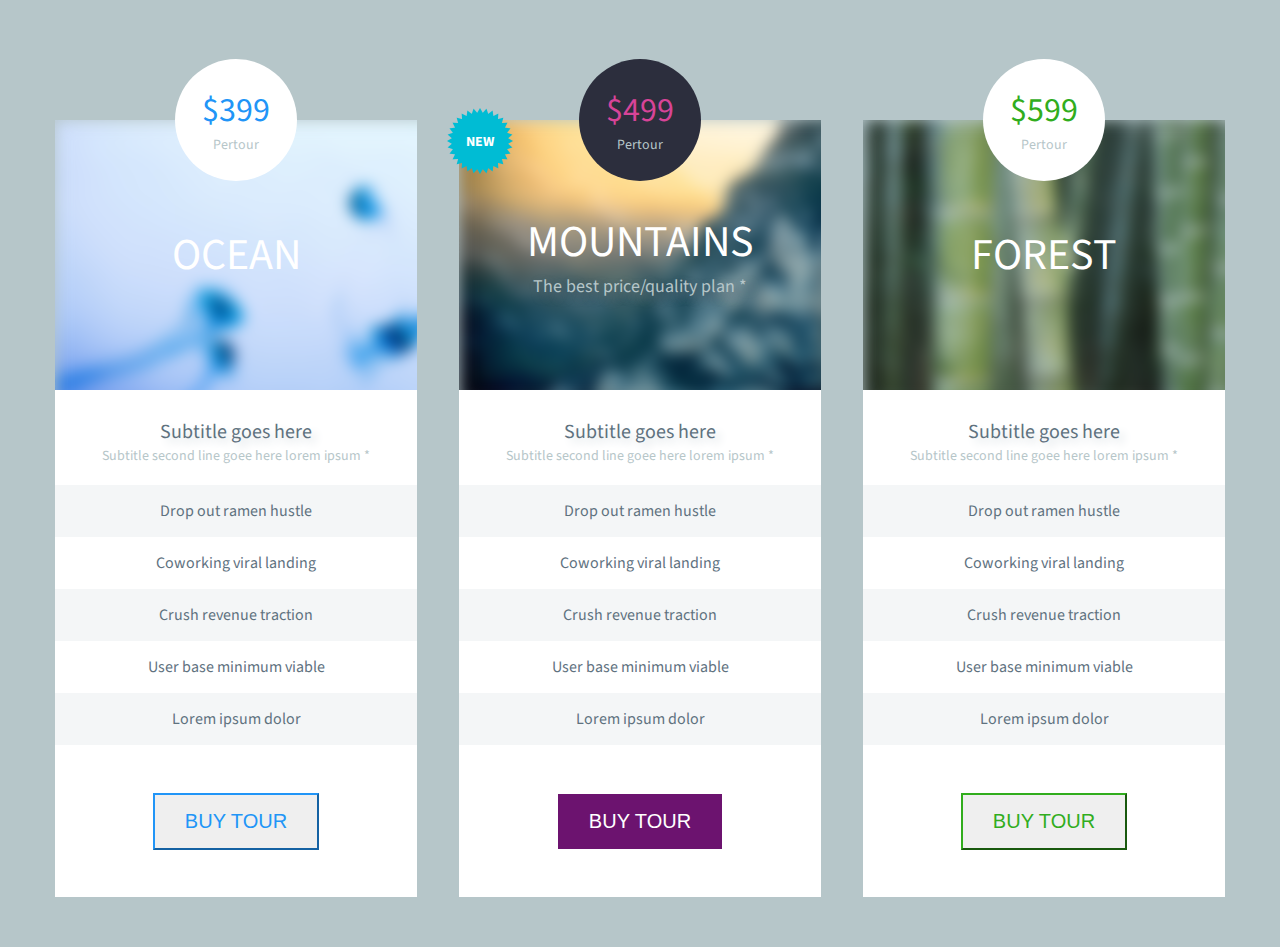
==== index.html @ 2af8a223 "price table" ====
<!DOCTYPE html>
<html lang="en">

<head>
    <meta charset="UTF-8">
    <title>PRICE TABLE</title>
    <link rel="stylesheet" href="main.css">
    <link rel="stylesheet" href="https://cdnjs.cloudflare.com/ajax/libs/font-awesome/6.1.1/css/all.min.css">
    <link rel="preconnect" href="https://fonts.googleapis.com">
    <link rel="preconnect" href="https://fonts.gstatic.com" crossorigin>
    <link href="https://fonts.googleapis.com/css2?family=Source+Sans+Pro:wght@200;300;400&display=swap" rel="stylesheet">
</head>

<body>
        <div class="container">
            <div class="item-1">
                <div class="item-price">
                    <div class="item-price__text">
                        <p class="item-price__text-line-1">$399</p>
                        <p class="item-price__text-line-2">Pertour</p>
                    </div>
                </div>
                <div class="item-image">
                    <div class="item-image__text">
                        <p class="item-image__text__line-1">OCEAN</p>
                    </div>
                </div>
                <div class="item-content">
                    <div class="item-content__header">
                        <p class="item-content__header-subtitle">Subtitle goes here</p>
                        <p class="item-content__header-subtitle-2">Subtitle second line goee here lorem ipsum *</p>
                    </div>
                    <div class="item-content__body">
                        <p class="item-content__body-item">Drop out ramen hustle</p>
                        <p class="item-content__body-item">Coworking viral landing</p>
                        <p class="item-content__body-item">Crush revenue traction</p>
                        <p class="item-content__body-item">User base minimum viable</p>
                        <p class="item-content__body-item">Lorem ipsum dolor</p>
                    </div>
                </div>
                <div class="item-button">
                    <button class="button-1">
                        BUY TOUR
                    </button>
                </div>
            </div>
            <div class="item-2">
                <div class="item-price">
                    <div class="item-price__text">
                        <p class="item-price__text-line-1">$499</p>
                        <p class="item-price__text-line-2">Pertour</p>
                    </div>
                </div>
                <div class="item-image">
                    <div class="item-image__text">
                        <p class="item-image__text__line-1">MOUNTAINS</p>   
                        <p class="item-image__text__line-2">The best price/quality plan *</p>          
                    </div>
                </div>
                <div class="item-content">
                    <div class="item-content__header">
                        <p class="item-content__header-subtitle">Subtitle goes here</p>
                        <p class="item-content__header-subtitle-2">Subtitle second line goee here lorem ipsum *</p>
                    </div>
                    <div class="item-content__body">
                        <p class="item-content__body-item">Drop out ramen hustle</p>
                        <p class="item-content__body-item">Coworking viral landing</p>
                        <p class="item-content__body-item">Crush revenue traction</p>
                        <p class="item-content__body-item">User base minimum viable</p>
                        <p class="item-content__body-item">Lorem ipsum dolor</p>
                    </div>
                </div>
                <div class="item-button">
                    <button class="button-2">
                        BUY TOUR
                    </button>
                </div>
            </div>
            <div class="item-3">
                <div class="item-price">
                    <div class="item-price__text">
                        <p class="item-price__text-line-1">$599</p>
                        <p class="item-price__text-line-2">Pertour</p>
                    </div>
                </div>
                <div class="item-image">
                    <div class="item-image__text">
                        <p class="item-image__text__line-1">FOREST</p>
                    </div>
                </div>
                <div class="item-content">
                    <div class="item-content__header">
                        <p class="item-content__header-subtitle">Subtitle goes here</p>
                        <p class="item-content__header-subtitle-2">Subtitle second line goee here lorem ipsum *</p>
                    </div>
                    <div class="item-content__body">
                        <p class="item-content__body-item">Drop out ramen hustle</p>
                        <p class="item-content__body-item">Coworking viral landing</p>
                        <p class="item-content__body-item">Crush revenue traction</p>
                        <p class="item-content__body-item">User base minimum viable</p>
                        <p class="item-content__body-item">Lorem ipsum dolor</p>
                    </div>
                </div>
                <div class="item-button">
                    <button class="button-3">
                        BUY TOUR
                    </button>
                </div>
            </div>
        </div>
</body>
</html>
---- main.css ----
*{
    --primary-color: #f4f6f7;
    --text-color: #b6c6c9;
    --text-color-1: #5f727f;
    --text-shadow: #5c6a75;
    --text-shadow-1: #d6dde1;
    --text-shadow-2: #c2cacf;
}

html, body{
    padding: 0;
    margin: 0;
    box-sizing: border-box;
    font-size: 14px;
    background-color: var(--text-color);
    font-family: 'Source Sans Pro', sans-serif;    
}

.container{
    margin: 50px auto;
    max-width: 1254px;
    display: flex;
    flex-wrap: wrap;
}

/* Price */
.item-1{
    margin-top: 70px;
    position: relative;
    margin-left: 42px;
}

.item-price{
    position: absolute;
    content: 'abc';
    background: #fff;
    width: 122px;
    height: 122px;
    border-radius: 50%;
    top: -61px;
    left: 120px;
    display: flex;
}

.item-price__text{
    margin: auto;
}

.item-price__text-line-1{
    color: #2195f7;
    font-size: 34px;
    margin: 0;
}

.item-price__text-line-2{
    text-align: center;
    margin: 0;
    color: var(--text-color);
}


.item-2{
    margin-top: 70px;
    position: relative;
    margin-left: 42px;
}

.item-2::before{
    color: #fff;
    font-weight: bold;
    box-sizing: border-box;
    padding: 24px 19px;
    height: 68px;
    width: 68px;
    position: absolute;
    content: 'NEW';
    background-image: url('./newmark.png');
    background-repeat: no-repeat;
    left: -12px;
    top: -12px;
}

.item-2 .item-price{
    background-color: #2c2e3d;
}

.item-2 .item-price__text-line-1{
    color: #d74498;
}

.item-3{
    margin-top: 70px;
    position: relative;
    margin-left: 42px;
}

.item-3 .item-price__text-line-1{
    color: #31ad1d;
}

/* Header */
.item-1 .item-image{
    width: 362px;
    height: 270px;
    background-image: url('./ocean.png');
    display: flex;
    
}

.item-2 .item-image{
    width: 362px;
    height: 270px;
    background-image: url('./mountain.png');
    display: flex;
}

.item-3 .item-image{
    width: 362px;
    height: 270px;
    background-image: url('./forest.png');
    display: flex;
}

.item-image__text{
    width: 244px;
    margin: auto;
}

.item-image__text__line-1{
    color: #fff;
    text-align: center;
    font-size: 44px;
    margin: 0;
}

.item-image__text__line-2{
    color: var(--text-color);
    text-shadow: 5px 5px 10px var(--text-shadow);
    font-size: 18px;
    margin: 0;
    text-align: center;
}

/* Content */
.item-content__header{
    background-color: #fff;
    height: 95px;
}

.item-content__header-subtitle{
    color: var(--text-color-1);
    padding-top: 28px;
    text-align: center;
    font-size: 20px;
    margin: 0;
    text-shadow: 5px 5px 10px var(--text-shadow-1);
}

.item-content__header-subtitle-2{
    color: var(--text-color);
    text-align: center;
    margin: 0;
}

.item-content__body-item{
    text-align: center;
    margin: 0;
    font-size: 16px;
    padding-top: 15px;
    padding-bottom: 15px;
    color: var(--text-color-1);
}

.item-content__body-item:nth-child(odd){
    background-color: var(--primary-color);
}

.item-content__body-item:nth-child(even){
    background-color: #fff;
}

/* Button */
.item-button{
    height: 152px;
    background: #fff;
    display: flex;
}

.button-1{
    cursor: pointer;
    color: #2195f7;
    font-size: 20px;
    padding: 15px 30px;
    border-radius: 0;
    border-color: #2195f7;
    margin: auto;
}

.button-2{
    cursor: pointer;
    background-color: #6c136f;
    color: #fff;
    font-size: 20px;
    padding: 16px 31px;
    border-radius: 0;
    margin: auto;
    border: none;
}

.button-3{
    cursor: pointer;
    color: #31ad1d;
    font-size: 20px;
    padding: 15px 30px;
    border-radius: 0;
    border-color: #31ad1d;
    margin: auto;
}
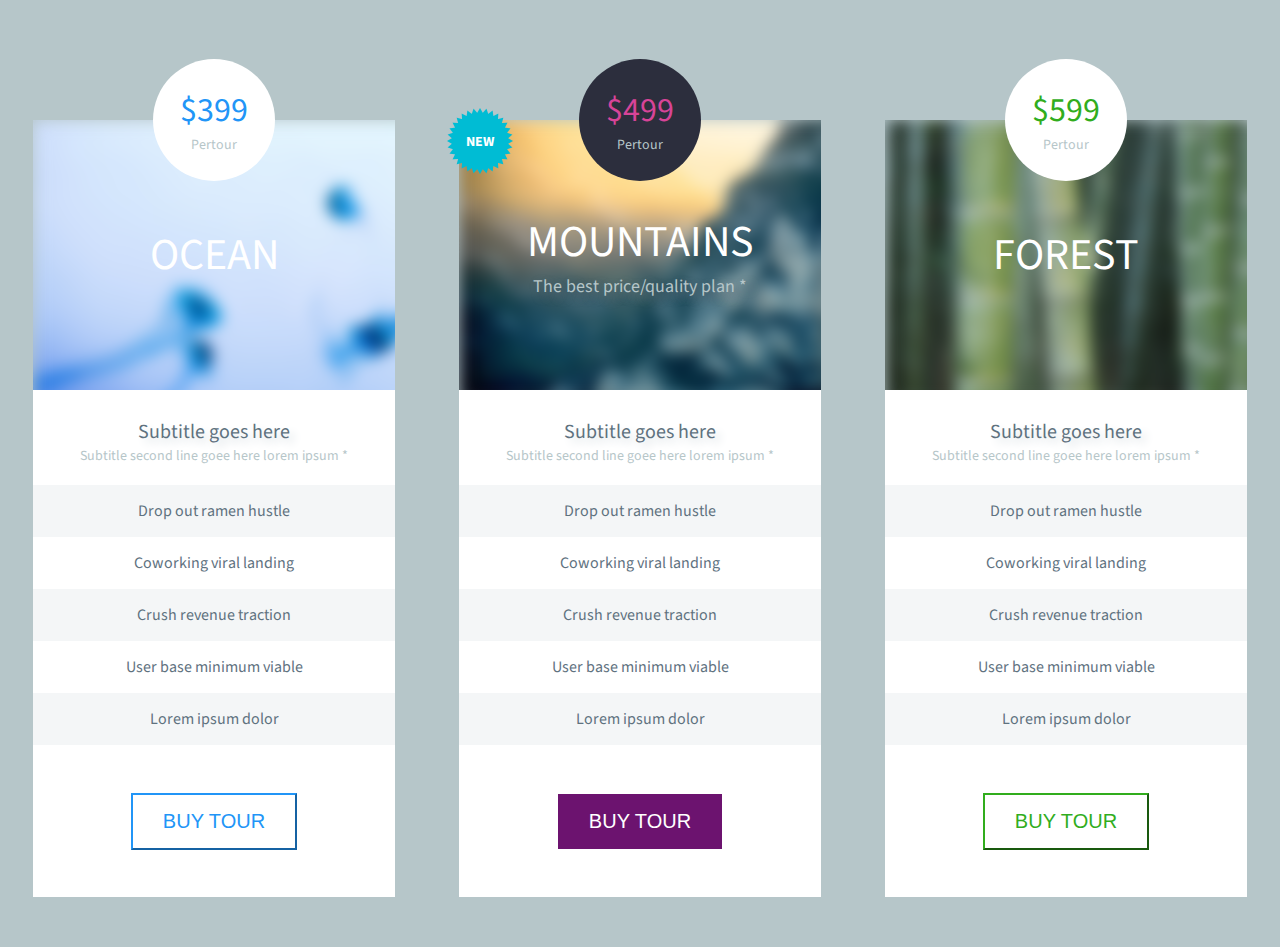
==== commit b8f83e46: "Fix" ====
--- a/index.html
+++ b/index.html
@@ -13,98 +13,100 @@
 
 <body>
         <div class="container">
-            <div class="item-1">
-                <div class="item-price">
-                    <div class="item-price__text">
-                        <p class="item-price__text-line-1">$399</p>
-                        <p class="item-price__text-line-2">Pertour</p>
+            <div class="item-row">
+                <div class="item item-blue">
+                    <div class="item-price">
+                        <div class="item-price__text">
+                            <p class="item-price__text-line-1">$399</p>
+                            <p class="item-price__text-line-2">Pertour</p>
+                        </div>
+                    </div>
+                    <div class="item-image">
+                        <div class="item-image__text">
+                            <p class="item-image__text__line-1">OCEAN</p>
+                        </div>
+                    </div>
+                    <div class="item-content">
+                        <div class="item-content__header">
+                            <p class="item-content__header-subtitle">Subtitle goes here</p>
+                            <p class="item-content__header-subtitle-2">Subtitle second line goee here lorem ipsum *</p>
+                        </div>
+                        <ul class="item-content__body">
+                            <li class="item-content__body-item">Drop out ramen hustle</li>
+                            <li class="item-content__body-item">Coworking viral landing</li>
+                            <li class="item-content__body-item">Crush revenue traction</li>
+                            <li class="item-content__body-item">User base minimum viable</li>
+                            <li class="item-content__body-item">Lorem ipsum dolor</li>
+                        </ul>
+                    </div>
+                    <div class="item-button">
+                        <button class="btn btn-blue-b">
+                            BUY TOUR
+                        </button>
                     </div>
                 </div>
-                <div class="item-image">
-                    <div class="item-image__text">
-                        <p class="item-image__text__line-1">OCEAN</p>
+                <div class="item item-purple">
+                    <div class="item-price">
+                        <div class="item-price__text">
+                            <p class="item-price__text-line-1">$499</p>
+                            <p class="item-price__text-line-2">Pertour</p>
+                        </div>
+                    </div>
+                    <div class="item-image">
+                        <div class="item-image__text">
+                            <p class="item-image__text__line-1">MOUNTAINS</p>   
+                            <p class="item-image__text__line-2">The best price/quality plan *</p>          
+                        </div>
+                    </div>
+                    <div class="item-content">
+                        <div class="item-content__header">
+                            <p class="item-content__header-subtitle">Subtitle goes here</p>
+                            <p class="item-content__header-subtitle-2">Subtitle second line goee here lorem ipsum *</p>
+                        </div>
+                        <ul class="item-content__body">
+                            <li class="item-content__body-item">Drop out ramen hustle</li>
+                            <li class="item-content__body-item">Coworking viral landing</li>
+                            <li class="item-content__body-item">Crush revenue traction</li>
+                            <li class="item-content__body-item">User base minimum viable</li>
+                            <li class="item-content__body-item">Lorem ipsum dolor</li>
+                        </ul>
+                    </div>
+                    <div class="item-button">
+                        <button class="btn btn-purple-bg">
+                            BUY TOUR
+                        </button>
                     </div>
                 </div>
-                <div class="item-content">
-                    <div class="item-content__header">
-                        <p class="item-content__header-subtitle">Subtitle goes here</p>
-                        <p class="item-content__header-subtitle-2">Subtitle second line goee here lorem ipsum *</p>
+                <div class="item item-green">
+                    <div class="item-price">
+                        <div class="item-price__text">
+                            <p class="item-price__text-line-1">$599</p>
+                            <p class="item-price__text-line-2">Pertour</p>
+                        </div>
                     </div>
-                    <div class="item-content__body">
-                        <p class="item-content__body-item">Drop out ramen hustle</p>
-                        <p class="item-content__body-item">Coworking viral landing</p>
-                        <p class="item-content__body-item">Crush revenue traction</p>
-                        <p class="item-content__body-item">User base minimum viable</p>
-                        <p class="item-content__body-item">Lorem ipsum dolor</p>
+                    <div class="item-image">
+                        <div class="item-image__text">
+                            <p class="item-image__text__line-1">FOREST</p>
+                        </div>
                     </div>
-                </div>
-                <div class="item-button">
-                    <button class="button-1">
-                        BUY TOUR
-                    </button>
-                </div>
-            </div>
-            <div class="item-2">
-                <div class="item-price">
-                    <div class="item-price__text">
-                        <p class="item-price__text-line-1">$499</p>
-                        <p class="item-price__text-line-2">Pertour</p>
+                    <div class="item-content">
+                        <div class="item-content__header">
+                            <p class="item-content__header-subtitle">Subtitle goes here</p>
+                            <p class="item-content__header-subtitle-2">Subtitle second line goee here lorem ipsum *</p>
+                        </div>
+                        <ul class="item-content__body">
+                            <li class="item-content__body-item">Drop out ramen hustle</li>
+                            <li class="item-content__body-item">Coworking viral landing</li>
+                            <li class="item-content__body-item">Crush revenue traction</li>
+                            <li class="item-content__body-item">User base minimum viable</li>
+                            <li class="item-content__body-item">Lorem ipsum dolor</li>
+                        </ul>
                     </div>
-                </div>
-                <div class="item-image">
-                    <div class="item-image__text">
-                        <p class="item-image__text__line-1">MOUNTAINS</p>   
-                        <p class="item-image__text__line-2">The best price/quality plan *</p>          
+                    <div class="item-button">
+                        <button class="btn btn-green-b">
+                            BUY TOUR
+                        </button>
                     </div>
-                </div>
-                <div class="item-content">
-                    <div class="item-content__header">
-                        <p class="item-content__header-subtitle">Subtitle goes here</p>
-                        <p class="item-content__header-subtitle-2">Subtitle second line goee here lorem ipsum *</p>
-                    </div>
-                    <div class="item-content__body">
-                        <p class="item-content__body-item">Drop out ramen hustle</p>
-                        <p class="item-content__body-item">Coworking viral landing</p>
-                        <p class="item-content__body-item">Crush revenue traction</p>
-                        <p class="item-content__body-item">User base minimum viable</p>
-                        <p class="item-content__body-item">Lorem ipsum dolor</p>
-                    </div>
-                </div>
-                <div class="item-button">
-                    <button class="button-2">
-                        BUY TOUR
-                    </button>
-                </div>
-            </div>
-            <div class="item-3">
-                <div class="item-price">
-                    <div class="item-price__text">
-                        <p class="item-price__text-line-1">$599</p>
-                        <p class="item-price__text-line-2">Pertour</p>
-                    </div>
-                </div>
-                <div class="item-image">
-                    <div class="item-image__text">
-                        <p class="item-image__text__line-1">FOREST</p>
-                    </div>
-                </div>
-                <div class="item-content">
-                    <div class="item-content__header">
-                        <p class="item-content__header-subtitle">Subtitle goes here</p>
-                        <p class="item-content__header-subtitle-2">Subtitle second line goee here lorem ipsum *</p>
-                    </div>
-                    <div class="item-content__body">
-                        <p class="item-content__body-item">Drop out ramen hustle</p>
-                        <p class="item-content__body-item">Coworking viral landing</p>
-                        <p class="item-content__body-item">Crush revenue traction</p>
-                        <p class="item-content__body-item">User base minimum viable</p>
-                        <p class="item-content__body-item">Lorem ipsum dolor</p>
-                    </div>
-                </div>
-                <div class="item-button">
-                    <button class="button-3">
-                        BUY TOUR
-                    </button>
                 </div>
             </div>
         </div>
--- a/main.css
+++ b/main.css
@@ -19,15 +19,24 @@
 .container{
     margin: 50px auto;
     max-width: 1254px;
+}
+
+.item-row{
     display: flex;
     flex-wrap: wrap;
-}
+    justify-content: space-between;
+    align-content: flex-start;
+}
+
+
 
 /* Price */
-.item-1{
+.item{
     margin-top: 70px;
     position: relative;
-    margin-left: 42px;
+    margin-left: 20px;
+    margin-right: 20px;
+    align-items: center;
 }
 
 .item-price{
@@ -58,14 +67,7 @@
     color: var(--text-color);
 }
 
-
-.item-2{
-    margin-top: 70px;
-    position: relative;
-    margin-left: 42px;
-}
-
-.item-2::before{
+.item-purple::before{
     color: #fff;
     font-weight: bold;
     box-sizing: border-box;
@@ -80,45 +82,35 @@
     top: -12px;
 }
 
-.item-2 .item-price{
+.item-purple .item-price{
     background-color: #2c2e3d;
 }
 
-.item-2 .item-price__text-line-1{
+.item-purple .item-price__text-line-1{
     color: #d74498;
 }
 
-.item-3{
-    margin-top: 70px;
-    position: relative;
-    margin-left: 42px;
-}
-
-.item-3 .item-price__text-line-1{
+.item-green .item-price__text-line-1{
     color: #31ad1d;
 }
 
 /* Header */
-.item-1 .item-image{
+.item .item-image{
     width: 362px;
     height: 270px;
-    background-image: url('./ocean.png');
-    display: flex;
-    
-}
-
-.item-2 .item-image{
-    width: 362px;
-    height: 270px;
+    display: flex;
+}
+
+.item-blue .item-image{
+    background-image: url('./ocean.png');    
+}
+
+.item-purple .item-image{
     background-image: url('./mountain.png');
-    display: flex;
-}
-
-.item-3 .item-image{
-    width: 362px;
-    height: 270px;
+}
+
+.item-green .item-image{
     background-image: url('./forest.png');
-    display: flex;
 }
 
 .item-image__text{
@@ -162,6 +154,12 @@
     margin: 0;
 }
 
+.item-content__body{
+    margin: 0;
+    padding: 0;
+    list-style-type: none;
+}
+
 .item-content__body-item{
     text-align: center;
     margin: 0;
@@ -186,34 +184,28 @@
     display: flex;
 }
 
-.button-1{
+.btn{
     cursor: pointer;
-    color: #2195f7;
     font-size: 20px;
     padding: 15px 30px;
     border-radius: 0;
+    margin: auto;
+    background-color: #fff;
+}
+
+.btn-blue-b{
+    color: #2195f7;
     border-color: #2195f7;
-    margin: auto;
-}
-
-.button-2{
-    cursor: pointer;
+}
+
+.btn-purple-bg{
+    color: #fff;
     background-color: #6c136f;
-    color: #fff;
-    font-size: 20px;
     padding: 16px 31px;
-    border-radius: 0;
-    margin: auto;
     border: none;
 }
 
-.button-3{
-    cursor: pointer;
+.btn-green-b{
     color: #31ad1d;
-    font-size: 20px;
-    padding: 15px 30px;
-    border-radius: 0;
     border-color: #31ad1d;
-    margin: auto;
-}
-
+}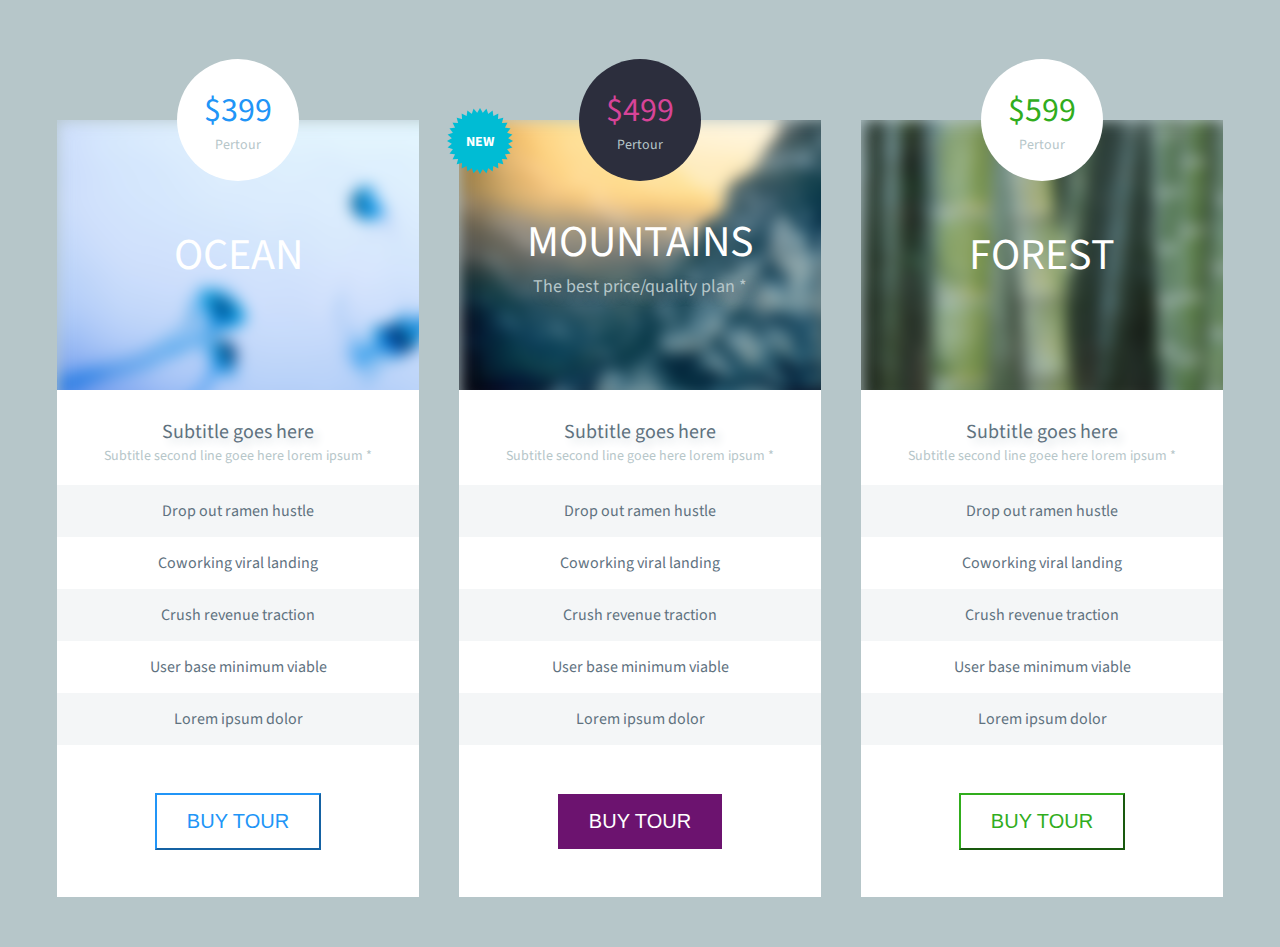
==== commit 7158c126: "Fix Flex" ====
--- a/index.html
+++ b/index.html
@@ -14,100 +14,104 @@
 <body>
         <div class="container">
             <div class="item-row">
-                <div class="item item-blue">
-                    <div class="item-price">
-                        <div class="item-price__text">
-                            <p class="item-price__text-line-1">$399</p>
-                            <p class="item-price__text-line-2">Pertour</p>
+                
+                    <div class="item item-blue">
+                        <div class="item-price">
+                            <div class="item-price__text">
+                                <p class="item-price__text-line-1">$399</p>
+                                <p class="item-price__text-line-2">Pertour</p>
+                            </div>
+                        </div>
+                        <div class="item-image">
+                            <div class="item-image__text">
+                                <p class="item-image__text__line-1">OCEAN</p>
+                            </div>
+                        </div>
+                        <div class="item-content">
+                            <div class="item-content__header">
+                                <p class="item-content__header-subtitle">Subtitle goes here</p>
+                                <p class="item-content__header-subtitle-2">Subtitle second line goee here lorem ipsum *</p>
+                            </div>
+                            <ul class="item-content__body">
+                                <li class="item-content__body-item">Drop out ramen hustle</li>
+                                <li class="item-content__body-item">Coworking viral landing</li>
+                                <li class="item-content__body-item">Crush revenue traction</li>
+                                <li class="item-content__body-item">User base minimum viable</li>
+                                <li class="item-content__body-item">Lorem ipsum dolor</li>
+                            </ul>
+                        </div>
+                        <div class="item-button">
+                            <button class="btn btn-blue-b">
+                                BUY TOUR
+                            </button>
                         </div>
                     </div>
-                    <div class="item-image">
-                        <div class="item-image__text">
-                            <p class="item-image__text__line-1">OCEAN</p>
+                    <div class="item item-purple">
+                        <div class="item-price">
+                            <div class="item-price__text">
+                                <p class="item-price__text-line-1">$499</p>
+                                <p class="item-price__text-line-2">Pertour</p>
+                            </div>
+                        </div>
+                        <div class="item-image">
+                            <div class="item-image__text">
+                                <p class="item-image__text__line-1">MOUNTAINS</p>   
+                                <p class="item-image__text__line-2">The best price/quality plan *</p>          
+                            </div>
+                        </div>
+                        <div class="item-content">
+                            <div class="item-content__header">
+                                <p class="item-content__header-subtitle">Subtitle goes here</p>
+                                <p class="item-content__header-subtitle-2">Subtitle second line goee here lorem ipsum *</p>
+                            </div>
+                            <ul class="item-content__body">
+                                <li class="item-content__body-item">Drop out ramen hustle</li>
+                                <li class="item-content__body-item">Coworking viral landing</li>
+                                <li class="item-content__body-item">Crush revenue traction</li>
+                                <li class="item-content__body-item">User base minimum viable</li>
+                                <li class="item-content__body-item">Lorem ipsum dolor</li>
+                            </ul>
+                        </div>
+                        <div class="item-button">
+                            <button class="btn btn-purple-bg">
+                                BUY TOUR
+                            </button>
                         </div>
                     </div>
-                    <div class="item-content">
-                        <div class="item-content__header">
-                            <p class="item-content__header-subtitle">Subtitle goes here</p>
-                            <p class="item-content__header-subtitle-2">Subtitle second line goee here lorem ipsum *</p>
+                
+                
+                    <div class="item item-green">
+                        <div class="item-price">
+                            <div class="item-price__text">
+                                <p class="item-price__text-line-1">$599</p>
+                                <p class="item-price__text-line-2">Pertour</p>
+                            </div>
                         </div>
-                        <ul class="item-content__body">
-                            <li class="item-content__body-item">Drop out ramen hustle</li>
-                            <li class="item-content__body-item">Coworking viral landing</li>
-                            <li class="item-content__body-item">Crush revenue traction</li>
-                            <li class="item-content__body-item">User base minimum viable</li>
-                            <li class="item-content__body-item">Lorem ipsum dolor</li>
-                        </ul>
-                    </div>
-                    <div class="item-button">
-                        <button class="btn btn-blue-b">
-                            BUY TOUR
-                        </button>
-                    </div>
-                </div>
-                <div class="item item-purple">
-                    <div class="item-price">
-                        <div class="item-price__text">
-                            <p class="item-price__text-line-1">$499</p>
-                            <p class="item-price__text-line-2">Pertour</p>
+                        <div class="item-image">
+                            <div class="item-image__text">
+                                <p class="item-image__text__line-1">FOREST</p>
+                            </div>
+                        </div>
+                        <div class="item-content">
+                            <div class="item-content__header">
+                                <p class="item-content__header-subtitle">Subtitle goes here</p>
+                                <p class="item-content__header-subtitle-2">Subtitle second line goee here lorem ipsum *</p>
+                            </div>
+                            <ul class="item-content__body">
+                                <li class="item-content__body-item">Drop out ramen hustle</li>
+                                <li class="item-content__body-item">Coworking viral landing</li>
+                                <li class="item-content__body-item">Crush revenue traction</li>
+                                <li class="item-content__body-item">User base minimum viable</li>
+                                <li class="item-content__body-item">Lorem ipsum dolor</li>
+                            </ul>
+                        </div>
+                        <div class="item-button">
+                            <button class="btn btn-green-b">
+                                BUY TOUR
+                            </button>
                         </div>
                     </div>
-                    <div class="item-image">
-                        <div class="item-image__text">
-                            <p class="item-image__text__line-1">MOUNTAINS</p>   
-                            <p class="item-image__text__line-2">The best price/quality plan *</p>          
-                        </div>
-                    </div>
-                    <div class="item-content">
-                        <div class="item-content__header">
-                            <p class="item-content__header-subtitle">Subtitle goes here</p>
-                            <p class="item-content__header-subtitle-2">Subtitle second line goee here lorem ipsum *</p>
-                        </div>
-                        <ul class="item-content__body">
-                            <li class="item-content__body-item">Drop out ramen hustle</li>
-                            <li class="item-content__body-item">Coworking viral landing</li>
-                            <li class="item-content__body-item">Crush revenue traction</li>
-                            <li class="item-content__body-item">User base minimum viable</li>
-                            <li class="item-content__body-item">Lorem ipsum dolor</li>
-                        </ul>
-                    </div>
-                    <div class="item-button">
-                        <button class="btn btn-purple-bg">
-                            BUY TOUR
-                        </button>
-                    </div>
-                </div>
-                <div class="item item-green">
-                    <div class="item-price">
-                        <div class="item-price__text">
-                            <p class="item-price__text-line-1">$599</p>
-                            <p class="item-price__text-line-2">Pertour</p>
-                        </div>
-                    </div>
-                    <div class="item-image">
-                        <div class="item-image__text">
-                            <p class="item-image__text__line-1">FOREST</p>
-                        </div>
-                    </div>
-                    <div class="item-content">
-                        <div class="item-content__header">
-                            <p class="item-content__header-subtitle">Subtitle goes here</p>
-                            <p class="item-content__header-subtitle-2">Subtitle second line goee here lorem ipsum *</p>
-                        </div>
-                        <ul class="item-content__body">
-                            <li class="item-content__body-item">Drop out ramen hustle</li>
-                            <li class="item-content__body-item">Coworking viral landing</li>
-                            <li class="item-content__body-item">Crush revenue traction</li>
-                            <li class="item-content__body-item">User base minimum viable</li>
-                            <li class="item-content__body-item">Lorem ipsum dolor</li>
-                        </ul>
-                    </div>
-                    <div class="item-button">
-                        <button class="btn btn-green-b">
-                            BUY TOUR
-                        </button>
-                    </div>
-                </div>
+                
             </div>
         </div>
 </body>
--- a/main.css
+++ b/main.css
@@ -24,8 +24,27 @@
 .item-row{
     display: flex;
     flex-wrap: wrap;
-    justify-content: space-between;
-    align-content: flex-start;
+    align-content: center;
+    justify-content: center;
+}
+
+.item-row::after{
+    content: '';
+    flex: 0 400px;
+}
+
+.row-1{
+    width: 40%;
+    margin-right: 10px;
+    height: 20%;
+    background-color: #2195f7;
+}
+
+.row-2{
+    width: 40%;
+    margin-right: 10px;
+    height: 20%;
+    background-color: #2195f7;
 }
 
 
@@ -36,7 +55,7 @@
     position: relative;
     margin-left: 20px;
     margin-right: 20px;
-    align-items: center;
+    width: 362px;
 }
 
 .item-price{
@@ -96,9 +115,9 @@
 
 /* Header */
 .item .item-image{
-    width: 362px;
     height: 270px;
     display: flex;
+    width: 100%;
 }
 
 .item-blue .item-image{
